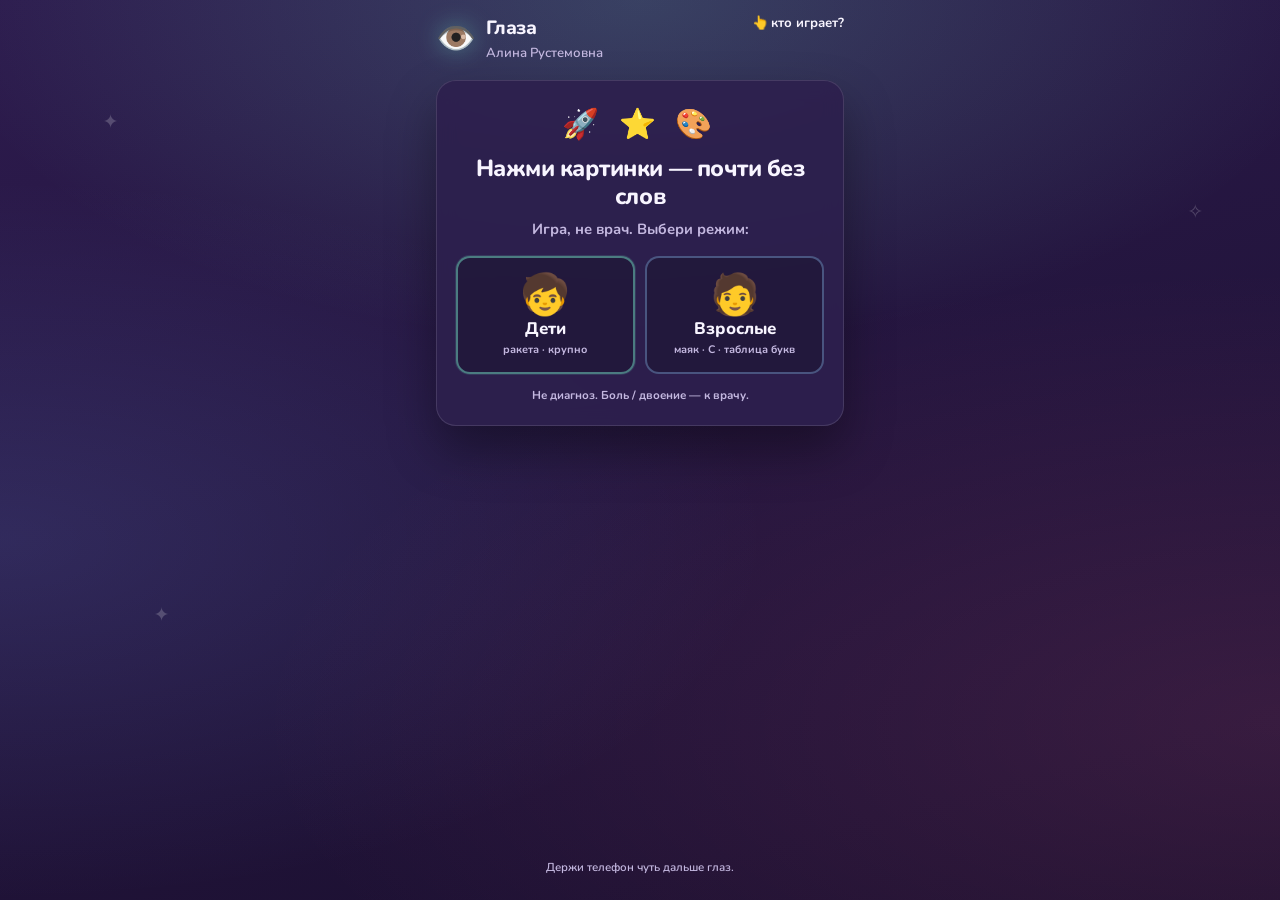
==== index.html @ 8d8c3d6a "Создание игры проверь зрение" ====
<!DOCTYPE html>
<html lang="ru">
<head>
  <meta charset="UTF-8" />
  <meta name="viewport" content="width=device-width, initial-scale=1, viewport-fit=cover, maximum-scale=5" />
  <meta name="theme-color" content="#2d1b4e" />
  <meta name="mobile-web-app-capable" content="yes" />
  <meta name="apple-mobile-web-app-capable" content="yes" />
  <meta name="description" content="Быстрая игра для глаз — дети и взрослые." />
  <title>Квест для глаз</title>
  <link rel="preconnect" href="https://fonts.googleapis.com" />
  <link rel="preconnect" href="https://fonts.gstatic.com" crossorigin />
  <link href="https://fonts.googleapis.com/css2?family=Nunito:wght@600;700;800&family=JetBrains+Mono:wght@700&display=swap" rel="stylesheet" />
  <link rel="stylesheet" href="styles.css" />
</head>
<body>
  <div class="app" id="app-root">
    <div class="decor" aria-hidden="true">
      <span class="decor__star decor__star--1">✦</span>
      <span class="decor__star decor__star--2">✧</span>
      <span class="decor__star decor__star--3">✦</span>
    </div>

    <header class="header">
      <div class="header__brand">
        <span class="header__mascot" aria-hidden="true">👁️</span>
        <div>
          <p class="header__title">Глаза</p>
          <p class="header__subtitle">Алина Рустемовна</p>
        </div>
      </div>
      <p class="header__doctor">👆 <strong>кто играет?</strong></p>
    </header>

    <main class="main">
      <section id="screen-welcome" class="screen screen--active" aria-live="polite">
        <div class="card card--hero">
          <p class="hero__icons" aria-hidden="true">🚀 ⭐ 🎨</p>
          <h1 class="hero__heading">Нажми картинки — почти без слов</h1>
          <p class="hero__one">Игра, не врач. Выбери режим:</p>

          <div class="pick-row">
            <button type="button" class="pick pick--kids" id="btn-kids" aria-label="Режим для детей">
              <span class="pick__big">🧒</span>
              <span class="pick__txt">Дети</span>
              <span class="pick__sub">ракета · крупно</span>
            </button>
            <button type="button" class="pick pick--adult" id="btn-adult" aria-label="Режим для взрослых">
              <span class="pick__big">🧑</span>
              <span class="pick__txt">Взрослые</span>
              <span class="pick__sub">маяк · C · таблица букв</span>
            </button>
          </div>

          <p class="disclaimer">Не диагноз. Боль / двоение — к врачу.</p>
        </div>
      </section>

      <section id="screen-game" class="screen" hidden>
        <div class="game-hud">
          <div class="game-hud__top">
            <div class="progress">
              <div class="progress__track">
                <div class="progress__fill" id="progress-fill"></div>
              </div>
            </div>
            <button type="button" class="btn-sound" id="btn-sound" aria-pressed="false" title="Звук при верном ответе">🔇</button>
          </div>
          <p class="progress__label" id="progress-label">🚀</p>
        </div>

        <div class="card card--game">
          <p class="game__level-title" id="game-level-title">🚀</p>
          <p class="game__hint" id="game-hint"></p>

          <div class="game__body" id="game-body"></div>

          <div class="game__actions" id="game-actions"></div>
        </div>
      </section>

      <section id="screen-result" class="screen" hidden>
        <div class="card card--result">
          <p class="result__badge" id="result-badge" aria-hidden="true">🏅</p>
          <h2 class="result__heading" id="result-heading"></h2>
          <p class="result__stars" id="result-stars" aria-hidden="true"></p>
          <p class="result__tier" id="result-tier"></p>
          <p class="result__text" id="result-text"></p>
          <div class="cta" id="запись">
            <p class="cta__title">📅 Запись</p>
            <p class="cta__text">Точно — только у офтальмолога.</p>
            <a class="btn btn--primary btn--xl" id="cta-book" href="#запись">Записаться</a>
            <a class="btn btn--ghost btn--xl" id="cta-tel" href="tel:+70000000000">Позвонить</a>
          </div>
          <button type="button" class="btn btn--link" id="btn-replay">Заново</button>
        </div>
      </section>
    </main>

    <footer class="footer">
      <p>Держи телефон чуть дальше глаз.</p>
    </footer>
  </div>
  <script src="game.js"></script>
</body>
</html>
---- styles.css ----
:root {
  --bg-deep: #1a0f2e;
  --bg-mid: #2d1b4e;
  --card: rgba(45, 32, 78, 0.92);
  --card-border: rgba(255, 255, 255, 0.12);
  --text: #f8f5ff;
  --text-muted: #c4b8e0;
  --accent: #7cf5d6;
  --accent-dark: #2bbf9a;
  --accent-glow: rgba(124, 245, 214, 0.35);
  --sun: #ffd166;
  --danger: #ff7b9c;
  --radius: 20px;
  --radius-sm: 14px;
  --tap: 52px;
  --font: "Nunito", system-ui, sans-serif;
  --safe-bottom: env(safe-area-inset-bottom, 0px);
}

*,
*::before,
*::after {
  box-sizing: border-box;
}

html {
  scroll-behavior: smooth;
  -webkit-text-size-adjust: 100%;
  overflow-x: hidden;
}

body {
  margin: 0;
  min-height: 100vh;
  min-height: 100dvh;
  overflow-x: hidden;
  font-family: var(--font);
  font-size: 17px;
  line-height: 1.5;
  color: var(--text);
  background:
    radial-gradient(ellipse 100% 70% at 50% 0%, rgba(124, 245, 214, 0.18), transparent 55%),
    radial-gradient(ellipse 80% 50% at 100% 80%, rgba(255, 107, 157, 0.12), transparent),
    radial-gradient(ellipse 60% 40% at 0% 60%, rgba(120, 160, 255, 0.15), transparent),
    linear-gradient(165deg, var(--bg-mid), var(--bg-deep));
}

.app {
  position: relative;
  max-width: 440px;
  margin: 0 auto;
  width: 100%;
  padding: max(0.85rem, env(safe-area-inset-top, 0px)) max(1rem, env(safe-area-inset-right, 0px))
    calc(1.5rem + var(--safe-bottom)) max(1rem, env(safe-area-inset-left, 0px));
  min-height: 100vh;
  min-height: 100dvh;
  display: flex;
  flex-direction: column;
}

.decor {
  position: fixed;
  inset: 0;
  pointer-events: none;
  z-index: 0;
  overflow: hidden;
}

.decor__star {
  position: absolute;
  color: rgba(255, 255, 255, 0.2);
  font-size: 1.2rem;
  animation: twinkle 4s ease-in-out infinite;
}

.decor__star--1 {
  top: 12%;
  left: 8%;
}

.decor__star--2 {
  top: 22%;
  right: 6%;
  animation-delay: 1.2s;
}

.decor__star--3 {
  bottom: 30%;
  left: 12%;
  animation-delay: 2s;
}

@keyframes twinkle {
  0%,
  100% {
    opacity: 0.25;
    transform: scale(1);
  }
  50% {
    opacity: 0.6;
    transform: scale(1.15);
  }
}

.header,
.main,
.footer {
  position: relative;
  z-index: 1;
}

.header {
  display: flex;
  flex-wrap: wrap;
  align-items: flex-start;
  justify-content: space-between;
  gap: 0.75rem;
  margin-bottom: 1rem;
}

.header__brand {
  display: flex;
  align-items: center;
  gap: 0.65rem;
}

.header__mascot {
  font-size: 2rem;
  line-height: 1;
  filter: drop-shadow(0 0 12px var(--accent-glow));
}

.header__title {
  margin: 0;
  font-size: 1.2rem;
  font-weight: 800;
  letter-spacing: -0.02em;
}

.header__subtitle {
  margin: 0.1rem 0 0;
  font-size: 0.82rem;
  color: var(--text-muted);
  font-weight: 600;
}

.header__doctor {
  margin: 0;
  font-size: 0.82rem;
  color: var(--text-muted);
  text-align: right;
  max-width: 10.5rem;
  font-weight: 600;
}

.header__doctor strong {
  color: var(--text);
}

.main {
  flex: 1;
}

.screen[hidden] {
  display: none !important;
}

.card {
  background: var(--card);
  border-radius: var(--radius);
  padding: 1.35rem;
  box-shadow: 0 24px 48px rgba(0, 0, 0, 0.35);
  border: 1px solid var(--card-border);
  backdrop-filter: blur(10px);
}

.card--hero {
  padding: 1.35rem 1.2rem;
}

.hero__icons {
  margin: 0 0 0.5rem;
  font-size: 1.85rem;
  letter-spacing: 0.2em;
  text-align: center;
}

.hero__heading {
  margin: 0 0 0.5rem;
  font-size: 1.28rem;
  font-weight: 800;
  line-height: 1.2;
  letter-spacing: -0.02em;
  text-align: center;
  overflow-wrap: break-word;
  hyphens: manual;
}

.hero__one {
  margin: 0 0 1rem;
  text-align: center;
  color: var(--text-muted);
  font-size: 0.92rem;
  font-weight: 700;
}

.pick-row {
  display: grid;
  grid-template-columns: 1fr 1fr;
  gap: 0.65rem;
  margin-bottom: 0.25rem;
}

@media (max-width: 360px) {
  .pick-row {
    grid-template-columns: 1fr;
  }
}

.pick {
  display: flex;
  flex-direction: column;
  align-items: center;
  justify-content: center;
  gap: 0.15rem;
  padding: 1rem 0.5rem;
  min-height: 118px;
  border-radius: var(--radius-sm);
  border: 2px solid rgba(255, 255, 255, 0.12);
  background: rgba(0, 0, 0, 0.2);
  color: var(--text);
  font-family: inherit;
  cursor: pointer;
  touch-action: manipulation;
  -webkit-tap-highlight-color: transparent;
  transition: transform 0.12s ease, border-color 0.15s ease, box-shadow 0.15s ease;
}

.pick:active {
  transform: scale(0.97);
}

.pick--kids {
  border-color: rgba(124, 245, 214, 0.45);
  box-shadow: 0 0 0 1px rgba(124, 245, 214, 0.12);
}

.pick--kids:hover {
  box-shadow: 0 8px 28px var(--accent-glow);
}

.pick--adult {
  border-color: rgba(147, 197, 253, 0.35);
}

.pick--adult:hover {
  border-color: rgba(147, 197, 253, 0.6);
}

.pick__big {
  font-size: 2.5rem;
  line-height: 1;
}

.pick__txt {
  font-weight: 800;
  font-size: 1.05rem;
}

.pick__sub {
  font-size: 0.68rem;
  font-weight: 700;
  color: var(--text-muted);
  text-align: center;
  line-height: 1.25;
  max-width: 9rem;
}

.disclaimer {
  margin: 0.85rem 0 0;
  font-size: 0.72rem;
  color: var(--text-muted);
  line-height: 1.35;
  font-weight: 700;
  text-align: center;
}

.btn {
  display: inline-flex;
  align-items: center;
  justify-content: center;
  font-family: inherit;
  font-weight: 800;
  border-radius: var(--radius-sm);
  border: none;
  cursor: pointer;
  text-decoration: none;
  transition: transform 0.12s ease, filter 0.12s ease, box-shadow 0.12s ease;
  touch-action: manipulation;
  -webkit-tap-highlight-color: transparent;
}

.btn:active {
  transform: scale(0.97);
}

.btn--xl {
  width: 100%;
  min-height: var(--tap);
  font-size: 1.05rem;
  padding: 0.9rem 1rem;
}

.btn--primary {
  background: linear-gradient(135deg, var(--accent), #5ee4ff);
  color: #1a1030;
  box-shadow: 0 8px 28px var(--accent-glow);
}

.btn--primary:hover {
  filter: brightness(1.05);
}

.btn--ghost {
  margin-top: 0.5rem;
  background: transparent;
  color: var(--accent);
  border: 2px solid rgba(124, 245, 214, 0.45);
}

.btn--ghost:hover {
  background: rgba(124, 245, 214, 0.1);
}

.btn--link {
  width: 100%;
  margin-top: 0.75rem;
  background: transparent;
  color: var(--text-muted);
  font-weight: 700;
  font-size: 0.95rem;
  min-height: 44px;
}

.btn--link:hover {
  color: var(--text);
}

.btn--dir {
  flex: 1;
  min-width: calc(var(--tap) - 4px);
  min-height: var(--tap);
  font-size: 1.75rem;
  line-height: 1;
  background: rgba(255, 255, 255, 0.08);
  color: var(--text);
  border: 2px solid rgba(255, 255, 255, 0.12);
}

.btn--dir:hover {
  border-color: var(--accent);
  background: rgba(124, 245, 214, 0.12);
}

.btn--star {
  aspect-ratio: 1;
  min-height: 72px;
  font-size: 2.25rem;
  line-height: 1;
  background: rgba(255, 255, 255, 0.06);
  border: 2px solid rgba(255, 255, 255, 0.1);
  border-radius: var(--radius-sm);
  padding: 0;
}

.btn--star:hover {
  border-color: rgba(255, 209, 102, 0.5);
}

.btn--emoji-cell {
  min-height: 76px;
  font-size: 2.25rem;
  line-height: 1;
  background: rgba(255, 255, 255, 0.07);
  border: 2px solid rgba(255, 255, 255, 0.12);
  border-radius: var(--radius-sm);
  padding: 0.25rem;
}

.btn--emoji-cell:hover {
  border-color: var(--accent);
  transform: scale(1.02);
}

.btn--color {
  width: 100%;
  min-height: 72px;
  border-radius: 999px;
  border: 3px solid rgba(255, 255, 255, 0.25);
  box-shadow: inset 0 0 20px rgba(0, 0, 0, 0.15);
}

.btn--color:hover {
  filter: brightness(1.08);
}

.game-hud {
  margin-bottom: 0.5rem;
}

.game-hud__top {
  display: flex;
  align-items: center;
  gap: 0.55rem;
}

.game-hud__top .progress {
  flex: 1;
  min-width: 0;
  margin-bottom: 0;
}

.btn-sound {
  flex-shrink: 0;
  width: 48px;
  height: 48px;
  padding: 0;
  border-radius: 12px;
  border: 2px solid rgba(255, 255, 255, 0.15);
  background: rgba(0, 0, 0, 0.25);
  font-size: 1.35rem;
  line-height: 1;
  cursor: pointer;
  touch-action: manipulation;
  -webkit-tap-highlight-color: transparent;
  transition: transform 0.12s ease, border-color 0.15s ease, background 0.15s ease;
}

.btn-sound:active {
  transform: scale(0.94);
}

.btn-sound[aria-pressed="true"] {
  border-color: rgba(124, 245, 214, 0.55);
  background: rgba(124, 245, 214, 0.12);
}

.game-hud .progress__label {
  margin-top: 0.4rem;
}

.progress {
  margin-bottom: 0.85rem;
}

.progress__track {
  height: 10px;
  background: rgba(0, 0, 0, 0.25);
  border-radius: 99px;
  overflow: hidden;
}

.progress__fill {
  height: 100%;
  width: 0%;
  background: linear-gradient(90deg, var(--accent-dark), var(--sun));
  border-radius: 99px;
  transition: width 0.4s cubic-bezier(0.34, 1.2, 0.64, 1);
}

.progress__label {
  margin: 0.45rem 0 0;
  font-size: 0.82rem;
  color: var(--text-muted);
  font-weight: 700;
}

.card--game {
  min-height: min(300px, 52vh);
  max-height: none;
  display: flex;
  flex-direction: column;
  overflow-x: hidden;
}

.game__level-title {
  margin: 0;
  font-size: 1.65rem;
  line-height: 1;
  letter-spacing: 0;
  text-transform: none;
  color: var(--accent);
  font-weight: 800;
}

.game__hint {
  margin: 0.35rem 0 0.75rem;
  font-size: 0.92rem;
  color: var(--text-muted);
  font-weight: 700;
  line-height: 1.3;
  overflow-wrap: break-word;
}

.app--adult .game__hint {
  font-size: 0.88rem;
}

.game__body {
  flex: 1;
  display: flex;
  align-items: center;
  justify-content: center;
  min-height: 160px;
  margin-bottom: 0.85rem;
}

.game__body--snellen {
  align-items: stretch;
  justify-content: flex-start;
  min-height: min(280px, 48vh);
  max-width: 100%;
}

.vision-chart {
  width: 100%;
  display: flex;
  flex-direction: column;
  gap: 0.25rem;
}

.vision-chart__row {
  width: 100%;
  min-height: 48px;
  margin: 0;
  padding: 0.45rem 0.35rem;
  border-radius: 11px;
  border: 2px solid rgba(255, 255, 255, 0.1);
  background: rgba(0, 0, 0, 0.22);
  cursor: pointer;
  font-family: "JetBrains Mono", ui-monospace, monospace;
  font-weight: 700;
  color: #f2f7ff;
  text-align: center;
  line-height: 1.3;
  display: flex;
  align-items: center;
  justify-content: center;
  touch-action: manipulation;
  -webkit-tap-highlight-color: transparent;
  transition: border-color 0.15s ease, background 0.15s ease;
}

.vision-chart__row:hover {
  border-color: rgba(124, 245, 214, 0.35);
}

.vision-chart__row:active {
  border-color: rgba(124, 245, 214, 0.55);
  background: rgba(124, 245, 214, 0.08);
}

.vision-chart__letters {
  display: inline-block;
  letter-spacing: 0.14em;
  word-break: keep-all;
}

/* Сверху крупно, снизу очень мелко — ориентир «вижу / не вижу без очков» */
.vision-chart__row--0 {
  font-size: clamp(1.42rem, 5.5vw, 1.92rem);
}

.vision-chart__row--1 {
  font-size: clamp(1.05rem, 4vw, 1.32rem);
  opacity: 0.97;
}

.vision-chart__row--2 {
  font-size: clamp(0.78rem, 2.85vw, 1.02rem);
  opacity: 0.95;
}

.vision-chart__row--3 {
  font-size: clamp(0.5rem, 2vw, 0.7rem);
  opacity: 0.93;
}

.vision-chart__row--4 {
  font-size: clamp(0.3rem, 1.25vw, 0.46rem);
  opacity: 0.9;
}

.game__actions {
  display: flex;
  flex-wrap: wrap;
  gap: 0.55rem;
}

.game__actions--col {
  display: flex;
  flex-direction: column;
  gap: 0.55rem;
  width: 100%;
}

.game__actions--grid-2 {
  display: grid;
  grid-template-columns: 1fr 1fr;
  gap: 0.55rem;
  width: 100%;
}

.arrow-cheatsheet {
  display: flex;
  justify-content: center;
  gap: 0.35rem;
  padding: 0.35rem 0.5rem;
  margin-bottom: 0.15rem;
  border-radius: 12px;
  background: rgba(0, 0, 0, 0.22);
  border: 1px dashed rgba(255, 255, 255, 0.18);
  user-select: none;
}

.arrow-cheatsheet span {
  font-size: 1.15rem;
  font-weight: 800;
  color: rgba(255, 255, 255, 0.55);
  width: 2.1rem;
  text-align: center;
  line-height: 1.2;
}

.beacon-grid {
  display: grid;
  grid-template-columns: repeat(3, 1fr);
  gap: 0.5rem;
  width: 100%;
  max-width: 300px;
  margin: 0 auto;
}

.beacon-cell {
  aspect-ratio: 1;
  min-height: 76px;
  border-radius: var(--radius-sm);
  border: 2px solid rgba(255, 255, 255, 0.12);
  background: rgba(255, 255, 255, 0.05);
  cursor: pointer;
  display: flex;
  align-items: center;
  justify-content: center;
  font-size: 2rem;
  touch-action: manipulation;
  transition: border-color 0.15s ease, transform 0.1s ease;
}

.beacon-cell:active {
  transform: scale(0.96);
}

.beacon-cell--hot {
  border-color: rgba(124, 245, 214, 0.65);
  animation: beacon-pulse 1.1s ease-in-out infinite;
  box-shadow: 0 0 0 0 rgba(124, 245, 214, 0.35);
}

@keyframes beacon-pulse {
  0%,
  100% {
    box-shadow: 0 0 0 0 rgba(124, 245, 214, 0.25);
    border-color: rgba(124, 245, 214, 0.45);
  }
  50% {
    box-shadow: 0 0 22px 4px rgba(124, 245, 214, 0.35);
    border-color: rgba(124, 245, 214, 0.95);
  }
}

.microtext-block {
  width: 100%;
  text-align: center;
  padding: 0.25rem 0;
}

.microtext-line {
  font-family: "JetBrains Mono", ui-monospace, monospace;
  font-weight: 700;
  letter-spacing: 0.12em;
  color: #eef8ff;
  line-height: 1.35;
  margin: 0.15rem 0;
  user-select: none;
}

.microtext-line--0 {
  font-size: 1.38rem;
}

.microtext-line--1 {
  font-size: 1.02rem;
  opacity: 0.95;
}

.microtext-line--2 {
  font-size: 0.74rem;
  opacity: 0.88;
}

.btn--micro {
  width: 100%;
  min-height: 50px;
  margin-top: 0;
  padding: 0.65rem 0.75rem;
  border-radius: var(--radius-sm);
  border: 2px solid rgba(255, 255, 255, 0.12);
  background: rgba(255, 255, 255, 0.07);
  color: var(--text);
  font-family: "JetBrains Mono", ui-monospace, monospace;
  font-weight: 700;
  font-size: 0.95rem;
  letter-spacing: 0.06em;
  cursor: pointer;
  touch-action: manipulation;
}

.btn--micro:hover {
  border-color: rgba(124, 245, 214, 0.45);
}

.game__actions--stars {
  display: grid;
  grid-template-columns: repeat(3, 1fr);
  gap: 0.5rem;
  width: 100%;
}

.game__actions--emoji {
  display: grid;
  grid-template-columns: repeat(2, 1fr);
  gap: 0.55rem;
  width: 100%;
  max-width: 320px;
  margin: 0 auto;
}

.game__actions--colors {
  display: flex;
  flex-direction: column;
  gap: 0.6rem;
  width: 100%;
}

.rocket-wrap {
  display: flex;
  align-items: center;
  justify-content: center;
  user-select: none;
  filter: drop-shadow(0 12px 24px rgba(0, 0, 0, 0.35));
}

/* «Космодром» для детской ракеты */
.rocket-bay {
  position: relative;
  width: 100%;
  max-width: 300px;
  min-height: 200px;
  margin: 0 auto;
  display: flex;
  flex-direction: column;
  align-items: center;
  justify-content: center;
  border-radius: 22px;
  overflow: hidden;
  background:
    radial-gradient(ellipse 80% 60% at 50% 100%, rgba(124, 245, 214, 0.2), transparent 55%),
    radial-gradient(circle at 20% 30%, rgba(255, 255, 255, 0.08), transparent 40%),
    radial-gradient(circle at 80% 25%, rgba(255, 209, 102, 0.1), transparent 35%),
    linear-gradient(180deg, rgba(30, 20, 60, 0.9), rgba(10, 8, 28, 0.95));
  border: 1px solid rgba(124, 245, 214, 0.25);
  box-shadow: inset 0 0 40px rgba(0, 0, 0, 0.35), 0 16px 40px rgba(0, 0, 0, 0.35);
  user-select: none;
}

.rocket-bay::before,
.rocket-bay::after {
  content: "";
  position: absolute;
  inset: 0;
  pointer-events: none;
}

.rocket-bay::before {
  background-image: radial-gradient(2px 2px at 10% 20%, rgba(255, 255, 255, 0.35), transparent),
    radial-gradient(2px 2px at 30% 70%, rgba(255, 255, 255, 0.25), transparent),
    radial-gradient(1.5px 1.5px at 70% 15%, rgba(255, 255, 255, 0.4), transparent),
    radial-gradient(2px 2px at 85% 55%, rgba(255, 255, 255, 0.2), transparent),
    radial-gradient(1.5px 1.5px at 50% 40%, rgba(255, 255, 255, 0.3), transparent);
}

.rocket-bay::after {
  background: linear-gradient(transparent 60%, rgba(124, 245, 214, 0.06));
}

.rocket-bay__pad {
  position: absolute;
  bottom: 10px;
  width: 56%;
  height: 14px;
  border-radius: 999px;
  background: linear-gradient(90deg, transparent, rgba(255, 255, 255, 0.12), transparent);
  opacity: 0.7;
}

.rocket {
  line-height: 1;
  display: block;
  transform-origin: center center;
  position: relative;
  z-index: 1;
  filter: drop-shadow(0 14px 20px rgba(0, 0, 0, 0.45));
}

.rocket-floater {
  display: flex;
  align-items: center;
  justify-content: center;
  position: relative;
  z-index: 1;
  animation: rocket-float 2.4s ease-in-out infinite;
}

@keyframes rocket-float {
  0%,
  100% {
    transform: translateY(0);
  }
  50% {
    transform: translateY(-10px);
  }
}

.rocket--landolt {
  font-family: "JetBrains Mono", ui-monospace, monospace;
  font-weight: 700;
  color: #eef8ff;
  filter: drop-shadow(0 8px 16px rgba(0, 0, 0, 0.4));
}

.odd-hint {
  font-size: 3rem;
  line-height: 1;
  opacity: 0.85;
  animation: hand-nudge 1.2s ease-in-out infinite;
}

@keyframes hand-nudge {
  0%,
  100% {
    transform: translateY(0);
  }
  50% {
    transform: translateY(-6px);
  }
}

.ref-color-wrap {
  text-align: center;
  width: 100%;
}

.ref-color-wrap p {
  margin: 0 0 0.6rem;
  font-size: 0.88rem;
  font-weight: 700;
  color: var(--text-muted);
}

.ref-color {
  width: 88px;
  height: 88px;
  margin: 0 auto;
  border-radius: 50%;
  border: 4px solid rgba(255, 255, 255, 0.35);
  box-shadow: 0 8px 32px rgba(0, 0, 0, 0.3);
}

.feedback {
  width: 100%;
  text-align: center;
  font-size: 1rem;
  font-weight: 800;
  padding: 0.65rem 0.5rem;
  border-radius: var(--radius-sm);
  animation: popIn 0.35s ease;
}

@keyframes popIn {
  from {
    opacity: 0;
    transform: scale(0.92);
  }
  to {
    opacity: 1;
    transform: scale(1);
  }
}

.feedback--ok {
  color: var(--accent);
  background: rgba(124, 245, 214, 0.15);
}

.feedback--bad {
  color: #ffb3c9;
  background: rgba(255, 123, 156, 0.12);
}

.card--result {
  text-align: center;
}

.result__badge {
  margin: 0;
  font-size: 3rem;
  line-height: 1;
}

.result__heading {
  margin: 0.25rem 0 0.35rem;
  font-size: 1.45rem;
  font-weight: 800;
}

.result__stars {
  margin: 0 0 0.5rem;
  font-size: 1.75rem;
  letter-spacing: 0.15em;
}

.result__tier {
  margin: 0 0 0.75rem;
  font-size: 1.15rem;
  font-weight: 800;
  color: var(--accent);
}

.result__text {
  margin: 0 0 1.25rem;
  color: var(--text-muted);
  font-size: 0.92rem;
  font-weight: 600;
  line-height: 1.5;
}

.cta {
  padding: 1.15rem;
  background: rgba(124, 245, 214, 0.1);
  border-radius: var(--radius-sm);
  border: 1px solid rgba(124, 245, 214, 0.28);
  margin-bottom: 0.25rem;
}

.cta__title {
  margin: 0 0 0.3rem;
  font-size: 1.05rem;
  font-weight: 800;
}

.cta__text {
  margin: 0 0 0.85rem;
  font-size: 0.85rem;
  color: var(--text-muted);
  font-weight: 600;
}

.footer {
  margin-top: 1.25rem;
  text-align: center;
  font-size: 0.72rem;
  color: var(--text-muted);
  font-weight: 600;
}

.footer p {
  margin: 0;
}

.app--kids .game__hint {
  font-size: 1.05rem;
}

.app--kids .btn--emoji-cell {
  min-height: 84px;
  font-size: 2.6rem;
}

@media (min-width: 400px) {
  .hero__heading {
    font-size: 1.45rem;
  }

  .btn--star {
    min-height: 80px;
    font-size: 2.5rem;
  }
}
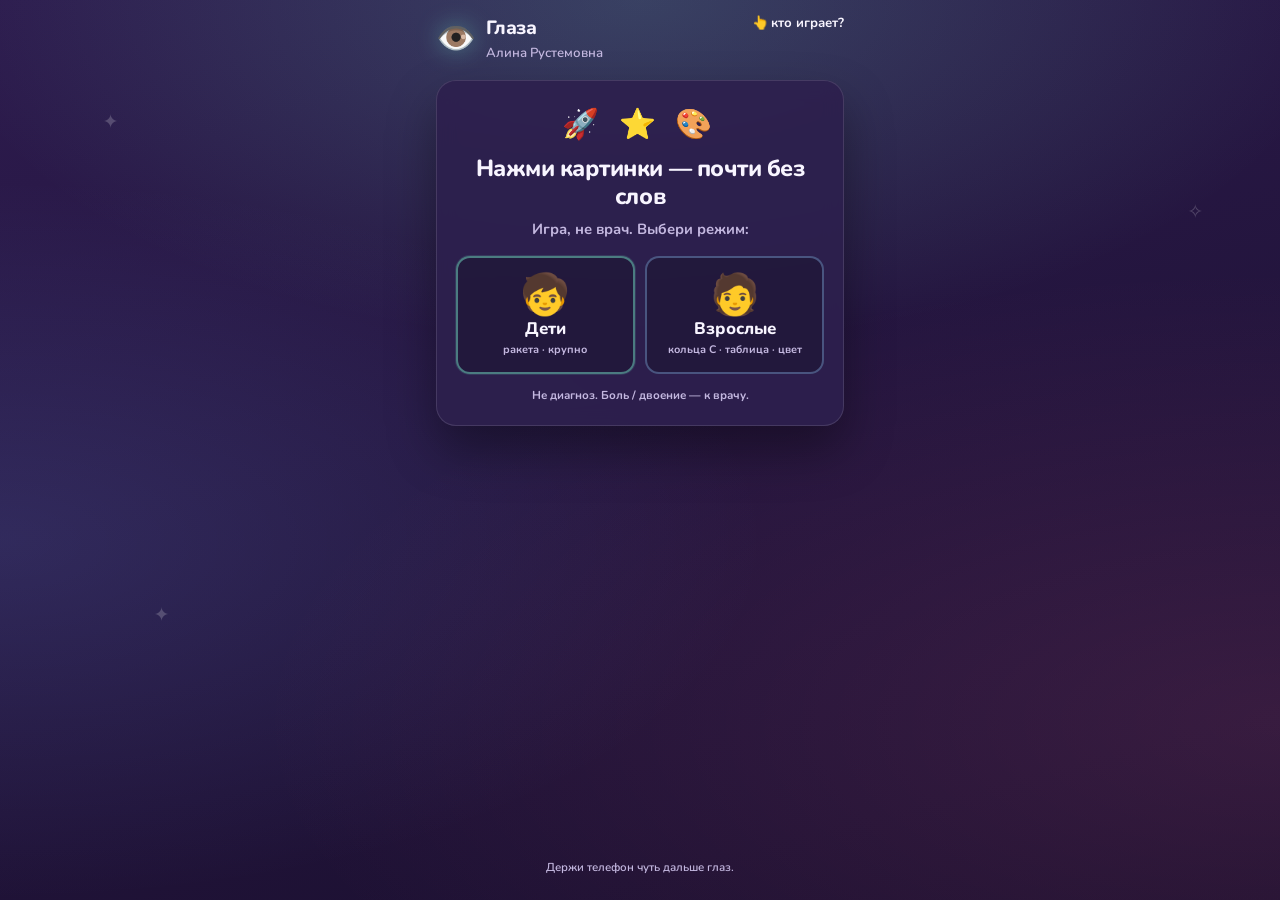
==== commit 0e1b2e70: "удалила часть во взрослой игре" ====
--- a/index.html
+++ b/index.html
@@ -48,7 +48,7 @@
             <button type="button" class="pick pick--adult" id="btn-adult" aria-label="Режим для взрослых">
               <span class="pick__big">🧑</span>
               <span class="pick__txt">Взрослые</span>
-              <span class="pick__sub">маяк · C · таблица букв</span>
+              <span class="pick__sub">кольца C · таблица · цвет</span>
             </button>
           </div>
 
@@ -59,12 +59,13 @@
       <section id="screen-game" class="screen" hidden>
         <div class="game-hud">
           <div class="game-hud__top">
+            <button type="button" class="btn-back" id="btn-back" aria-label="Назад на главный экран" title="Назад">←</button>
             <div class="progress">
               <div class="progress__track">
                 <div class="progress__fill" id="progress-fill"></div>
               </div>
             </div>
-            <button type="button" class="btn-sound" id="btn-sound" aria-pressed="false" title="Звук при верном ответе">🔇</button>
+            <button type="button" class="btn-sound" id="btn-sound" aria-pressed="false" title="Звук и музыка">🔇</button>
           </div>
           <p class="progress__label" id="progress-label">🚀</p>
         </div>
--- a/styles.css
+++ b/styles.css
@@ -420,7 +420,8 @@
   margin-bottom: 0;
 }
 
-.btn-sound {
+.btn-sound,
+.btn-back {
   flex-shrink: 0;
   width: 48px;
   height: 48px;
@@ -428,6 +429,8 @@
   border-radius: 12px;
   border: 2px solid rgba(255, 255, 255, 0.15);
   background: rgba(0, 0, 0, 0.25);
+  color: var(--text);
+  font-family: inherit;
   font-size: 1.35rem;
   line-height: 1;
   cursor: pointer;
@@ -436,8 +439,19 @@
   transition: transform 0.12s ease, border-color 0.15s ease, background 0.15s ease;
 }
 
-.btn-sound:active {
+.btn-sound:active,
+.btn-back:active {
   transform: scale(0.94);
+}
+
+.btn-back {
+  font-size: 1.5rem;
+  font-weight: 800;
+}
+
+.btn-back:hover {
+  border-color: rgba(255, 255, 255, 0.35);
+  background: rgba(255, 255, 255, 0.08);
 }
 
 .btn-sound[aria-pressed="true"] {
@@ -630,52 +644,6 @@
   width: 2.1rem;
   text-align: center;
   line-height: 1.2;
-}
-
-.beacon-grid {
-  display: grid;
-  grid-template-columns: repeat(3, 1fr);
-  gap: 0.5rem;
-  width: 100%;
-  max-width: 300px;
-  margin: 0 auto;
-}
-
-.beacon-cell {
-  aspect-ratio: 1;
-  min-height: 76px;
-  border-radius: var(--radius-sm);
-  border: 2px solid rgba(255, 255, 255, 0.12);
-  background: rgba(255, 255, 255, 0.05);
-  cursor: pointer;
-  display: flex;
-  align-items: center;
-  justify-content: center;
-  font-size: 2rem;
-  touch-action: manipulation;
-  transition: border-color 0.15s ease, transform 0.1s ease;
-}
-
-.beacon-cell:active {
-  transform: scale(0.96);
-}
-
-.beacon-cell--hot {
-  border-color: rgba(124, 245, 214, 0.65);
-  animation: beacon-pulse 1.1s ease-in-out infinite;
-  box-shadow: 0 0 0 0 rgba(124, 245, 214, 0.35);
-}
-
-@keyframes beacon-pulse {
-  0%,
-  100% {
-    box-shadow: 0 0 0 0 rgba(124, 245, 214, 0.25);
-    border-color: rgba(124, 245, 214, 0.45);
-  }
-  50% {
-    box-shadow: 0 0 22px 4px rgba(124, 245, 214, 0.35);
-    border-color: rgba(124, 245, 214, 0.95);
-  }
 }
 
 .microtext-block {
